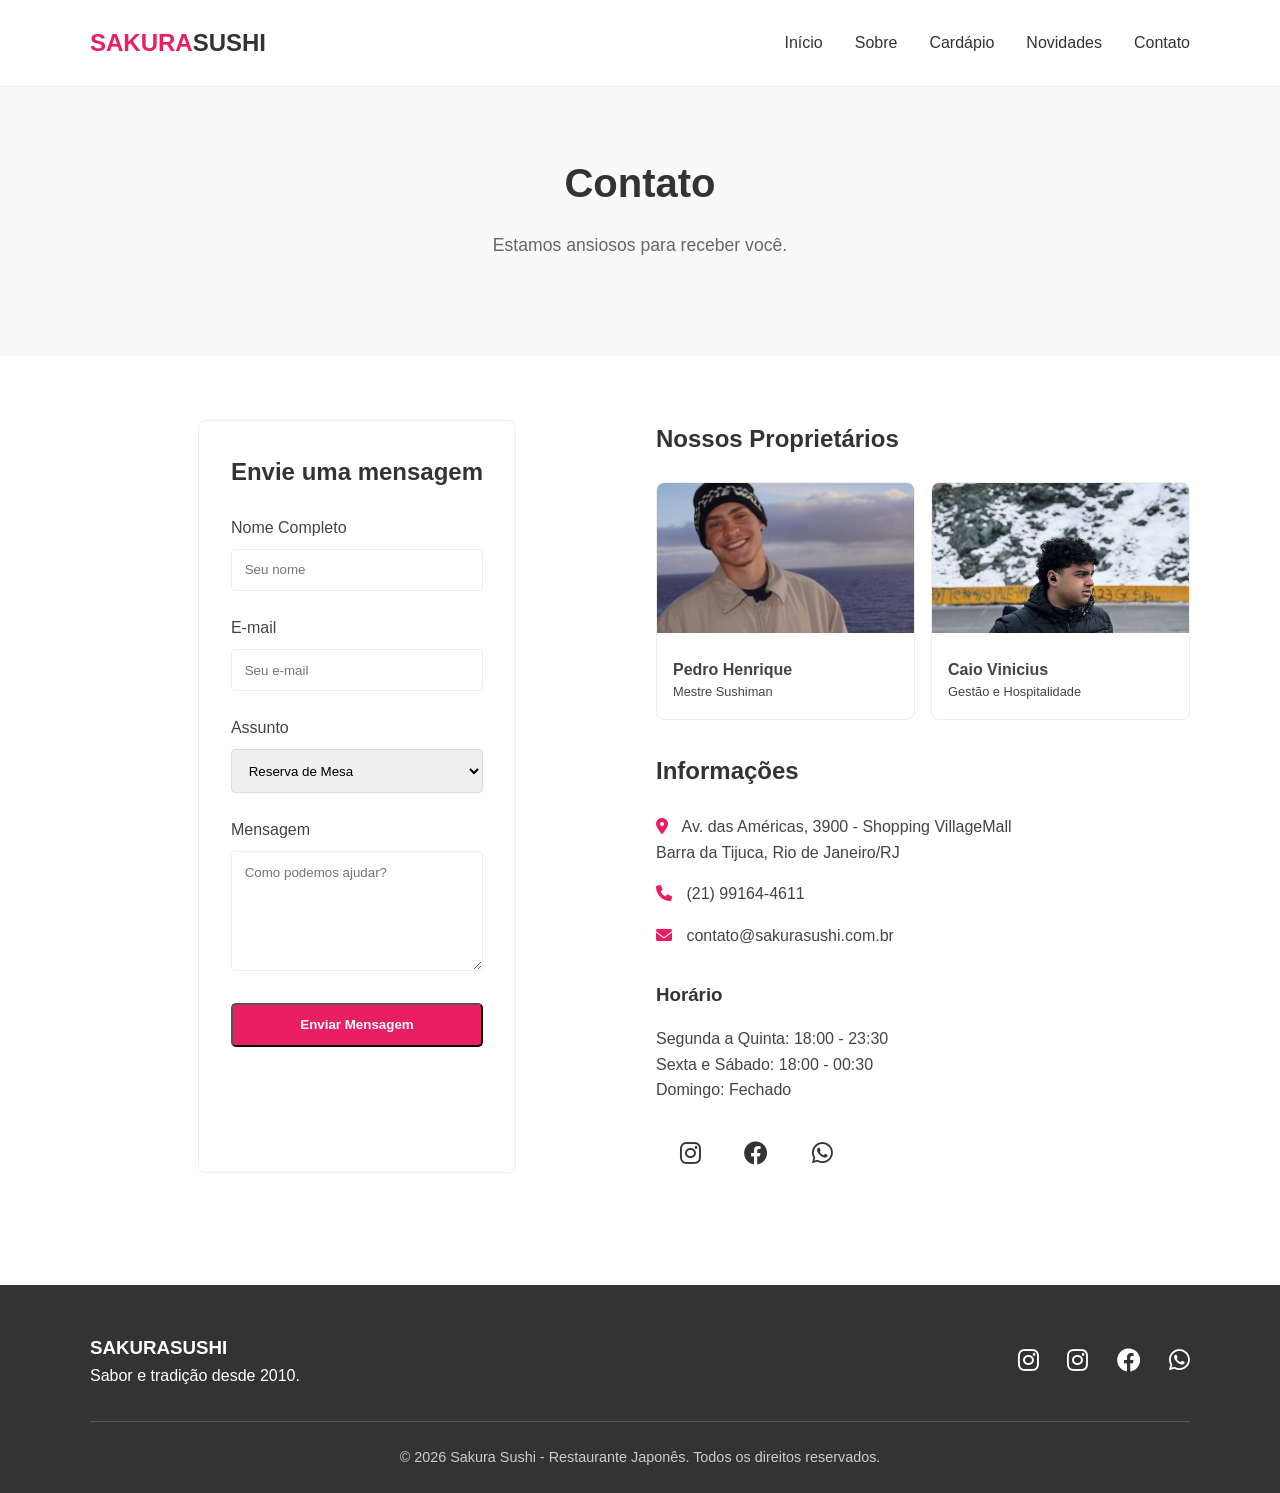
==== contato.html @ fd1f49a7 "Initial commit - Site Sakura Sushi" ====
<!DOCTYPE html>
<html lang="pt-br">
<head>
    <meta charset="UTF-8">
    <meta name="viewport" content="width=device-width, initial-scale=1.0">
    <title>Sakura Sushi - Contato</title>
    <link rel="preconnect" href="https://fonts.googleapis.com">
    <link rel="preconnect" href="https://fonts.gstatic.com" crossorigin>
    <link href="https://fonts.googleapis.com/css2?family=Poppins:wght@400;600;700&family=Inter:wght@400;500&display=swap" rel="stylesheet">
    <link rel="stylesheet" href="https://cdnjs.cloudflare.com/ajax/libs/font-awesome/6.0.0/css/all.min.css">
    <link rel="stylesheet" href="css/style.css">
</head>
<body>

    <header>
        <div class="container">
            <nav>
                <div class="logo">
                    <h1>SAKURA<span>SUSHI</span></h1>
                </div>
                <div class="menu-toggle">
                    <i class="fas fa-bars"></i>
                </div>
                <ul class="nav-links">
                    <li><a href="index.html">Início</a></li>
                    <li><a href="sobre.html">Sobre</a></li>
                    <li><a href="produtos.html">Cardápio</a></li>
                    <li><a href="novidades.html">Novidades</a></li>
                    <li><a href="contato.html">Contato</a></li>
                </ul>
            </nav>
        </div>
    </header>

    <main>
        <section class="hero">
            <div class="container">
                <h2>Contato</h2>
                <p>Estamos ansiosos para receber você.</p>
            </div>
        </section>

        <section class="container">
            <div class="grid">
                <div class="contact-form-container">
                    <h2 style="margin-bottom: 1.5rem; color: var(--secondary);">Envie uma mensagem</h2>
                    <form id="contact-form">
                        <div class="form-group">
                            <label for="nome">Nome Completo</label>
                            <input type="text" id="nome" placeholder="Seu nome" required>
                        </div>
                        <div class="form-group">
                            <label for="email">E-mail</label>
                            <input type="email" id="email" placeholder="Seu e-mail" required>
                        </div>
                        <div class="form-group">
                            <label for="assunto">Assunto</label>
                            <select id="assunto" style="width: 100%; padding: 0.8rem; border: 1px solid #ddd; border-radius: 4px;">
                                <option value="reserva">Reserva de Mesa</option>
                                <option value="feedback">Feedback</option>
                                <option value="duvida">Dúvida</option>
                                <option value="outro">Outro</option>
                            </select>
                        </div>
                        <div class="form-group">
                            <label for="mensagem">Mensagem</label>
                            <textarea id="mensagem" placeholder="Como podemos ajudar?" required></textarea>
                        </div>
                        <button type="submit" class="btn" style="width: 100%; cursor: pointer;">Enviar Mensagem</button>
                    </form>
                </div>

                <div class="contact-info">
                    <h2 style="margin-bottom: 1.5rem; color: var(--secondary);">Nossos Proprietários</h2>
                    <div class="grid" style="grid-template-columns: 1fr 1fr; gap: 1rem; margin-bottom: 2rem;">
                        <div class="card">
                            <img src="img/ft1.png.jpg" alt="Pedro Henrique" style="height: 150px;">
                            <div class="card-body" style="padding: 1rem;">
                                <h4 style="font-size: 1rem;">Pedro Henrique</h4>
                                <p style="font-size: 0.8rem; margin-bottom: 0;">Mestre Sushiman</p>
                            </div>
                        </div>
                        <div class="card">
                            <img src="img/ft2.png.jpg" alt="Caio Vinicius" style="height: 150px;">
                            <div class="card-body" style="padding: 1rem;">
                                <h4 style="font-size: 1rem;">Caio Vinicius</h4>
                                <p style="font-size: 0.8rem; margin-bottom: 0;">Gestão e Hospitalidade</p>
                            </div>
                        </div>
                    </div>

                    <h2 style="margin-bottom: 1.5rem; color: var(--secondary);">Informações</h2>
                    <div style="margin-bottom: 2rem;">
                        <p style="margin-bottom: 1rem;"><i class="fas fa-map-marker-alt" style="color: var(--primary); margin-right: 10px;"></i> Av. das Américas, 3900 - Shopping VillageMall<br>Barra da Tijuca, Rio de Janeiro/RJ</p>
                        <p style="margin-bottom: 1rem;"><i class="fas fa-phone" style="color: var(--primary); margin-right: 10px;"></i> (21) 99164-4611</p>
                        <p style="margin-bottom: 1rem;"><i class="fas fa-envelope" style="color: var(--primary); margin-right: 10px;"></i> contato@sakurasushi.com.br</p>
                    </div>

                    <h3 style="margin-bottom: 1rem; color: var(--secondary);">Horário</h3>
                    <p>Segunda a Quinta: 18:00 - 23:30</p>
                    <p>Sexta e Sábado: 18:00 - 00:30</p>
                    <p>Domingo: Fechado</p>

                    <div class="social-links" style="margin-top: 2rem; text-align: left;">
                        <a href="https://www.instagram.com/ph.henriques_/" target="_blank" style="margin-right: 15px; font-size: 1.5rem; color: var(--secondary);"><i class="fab fa-instagram"></i></a>
                        <a href="#" style="margin-right: 15px; font-size: 1.5rem; color: var(--secondary);"><i class="fab fa-facebook"></i></a>
                        <a href="#" style="font-size: 1.5rem; color: var(--secondary);"><i class="fab fa-whatsapp"></i></a>
                    </div>
                </div>
            </div>
        </section>
    </main>

    <footer>
        <div class="container">
            <div class="footer-grid">
                <div class="footer-info">
                    <h3>SAKURA<span>SUSHI</span></h3>
                    <p>Sabor e tradição desde 2010.</p>
                </div>
                <div class="social-links">
                    <a href="https://www.instagram.com/ph.henriques_/" target="_blank"><i class="fab fa-instagram"></i></a>
                    <a href="https://www.instagram.com/caio.dicarlan/" target="_blank"><i class="fab fa-instagram"></i></a>
                    <a href="#"><i class="fab fa-facebook"></i></a>
                    <a href="#"><i class="fab fa-whatsapp"></i></a>
                </div>
            </div>
            <hr>
            <p class="copy">&copy; 2026 Sakura Sushi - Restaurante Japonês. Todos os direitos reservados.</p>
        </div>
    </footer>

    <script src="js/script.js"></script>
</body>
</html>
---- css/style.css ----
:root {
    --primary: #e91e63; /* Rosa Sakura */
    --secondary: #333333; /* Cinza Escuro */
    --accent: #f9f9f9; /* Fundo suave */
    --text: #444444;
    --white: #ffffff;
    --border: #eeeeee;
}

/* Reset Básico */
* {
    margin: 0;
    padding: 0;
    box-sizing: border-box;
}

body {
    font-family: 'Segoe UI', Tahoma, Geneva, Verdana, sans-serif;
    line-height: 1.6;
    color: var(--text);
    background-color: var(--white);
}

/* Container */
.container {
    width: 90%;
    max-width: 1100px;
    margin: 0 auto;
}

/* Header & Menu */
header {
    background-color: var(--white);
    padding: 1.5rem 0;
    border-bottom: 1px solid var(--border);
    position: sticky;
    top: 0;
    z-index: 100;
}

nav {
    display: flex;
    justify-content: space-between;
    align-items: center;
}

.logo h1 {
    font-size: 1.5rem;
    color: var(--primary);
}

.logo span {
    color: var(--secondary);
}

.nav-links {
    display: flex;
    list-style: none;
    gap: 2rem;
}

.nav-links a {
    text-decoration: none;
    color: var(--secondary);
    font-weight: 500;
    transition: 0.3s;
}

.nav-links a:hover {
    color: var(--primary);
}

.menu-toggle {
    display: none;
    font-size: 1.5rem;
    cursor: pointer;
}

/* Hero Section */
.hero {
    background-color: var(--accent);
    padding: 4rem 0;
    text-align: center;
}

.hero h2 {
    font-size: 2.5rem;
    margin-bottom: 1rem;
    color: var(--secondary);
}

.hero p {
    font-size: 1.1rem;
    margin-bottom: 2rem;
    color: #666;
}

.btn {
    display: inline-block;
    padding: 0.8rem 2rem;
    background-color: var(--primary);
    color: var(--white);
    text-decoration: none;
    border-radius: 5px;
    font-weight: bold;
    transition: 0.3s;
}

.btn:hover {
    background-color: #d81b60;
}

/* Seções */
section {
    padding: 4rem 0;
}

.section-title {
    text-align: center;
    font-size: 2rem;
    margin-bottom: 3rem;
    color: var(--secondary);
}

/* Grid e Cards */
.grid {
    display: grid;
    grid-template-columns: repeat(auto-fit, minmax(300px, 1fr));
    gap: 2rem;
}

.card {
    background: var(--white);
    border: 1px solid var(--border);
    border-radius: 8px;
    overflow: hidden;
    transition: 0.3s;
}

.card:hover {
    border-color: var(--primary);
    transform: translateY(-5px);
}

.card img {
    width: 100%;
    height: 200px;
    object-fit: cover;
}

.card-body {
    padding: 1.5rem;
}

.card-body h3 {
    margin-bottom: 0.5rem;
}

.price {
    display: block;
    margin-top: 1rem;
    font-weight: bold;
    color: var(--primary);
    font-size: 1.2rem;
}

/* Busca no Cardápio */
.search-container {
    text-align: center;
    margin-bottom: 3rem;
}

#search-input {
    width: 100%;
    max-width: 500px;
    padding: 0.8rem 1.5rem;
    border: 1px solid var(--border);
    border-radius: 25px;
    font-size: 1rem;
    outline: none;
}

#search-input:focus {
    border-color: var(--primary);
}

/* Formulário */
.contact-form-container {
    max-width: 600px;
    margin: 0 auto;
    padding: 2rem;
    border: 1px solid var(--border);
    border-radius: 8px;
}

.form-group {
    margin-bottom: 1.5rem;
}

.form-group label {
    display: block;
    margin-bottom: 0.5rem;
    font-weight: 500;
}

.form-group input, 
.form-group select,
.form-group textarea {
    width: 100%;
    padding: 0.8rem;
    border: 1px solid var(--border);
    border-radius: 4px;
    font-family: inherit;
}

.form-group textarea {
    height: 120px;
}

/* Footer */
footer {
    background-color: var(--secondary);
    color: var(--white);
    padding: 3rem 0 1.5rem;
    margin-top: 3rem;
}

.footer-grid {
    display: flex;
    justify-content: space-between;
    align-items: center;
    flex-wrap: wrap;
    gap: 1.5rem;
    margin-bottom: 2rem;
}

.social-links a {
    color: var(--white);
    font-size: 1.5rem;
    margin-left: 1.5rem;
    text-decoration: none;
}

hr {
    border: 0;
    border-top: 1px solid #555;
    margin-bottom: 1.5rem;
}

.copy {
    text-align: center;
    font-size: 0.9rem;
    color: #ccc;
}

/* Responsividade */
@media (max-width: 768px) {
    .menu-toggle {
        display: block;
    }

    .nav-links {
        display: none;
        flex-direction: column;
        width: 100%;
        position: absolute;
        top: 100%;
        left: 0;
        background-color: var(--white);
        padding: 1rem 0;
        border-bottom: 1px solid var(--border);
        gap: 1rem;
        text-align: center;
    }

    .nav-links.active {
        display: flex;
    }
}
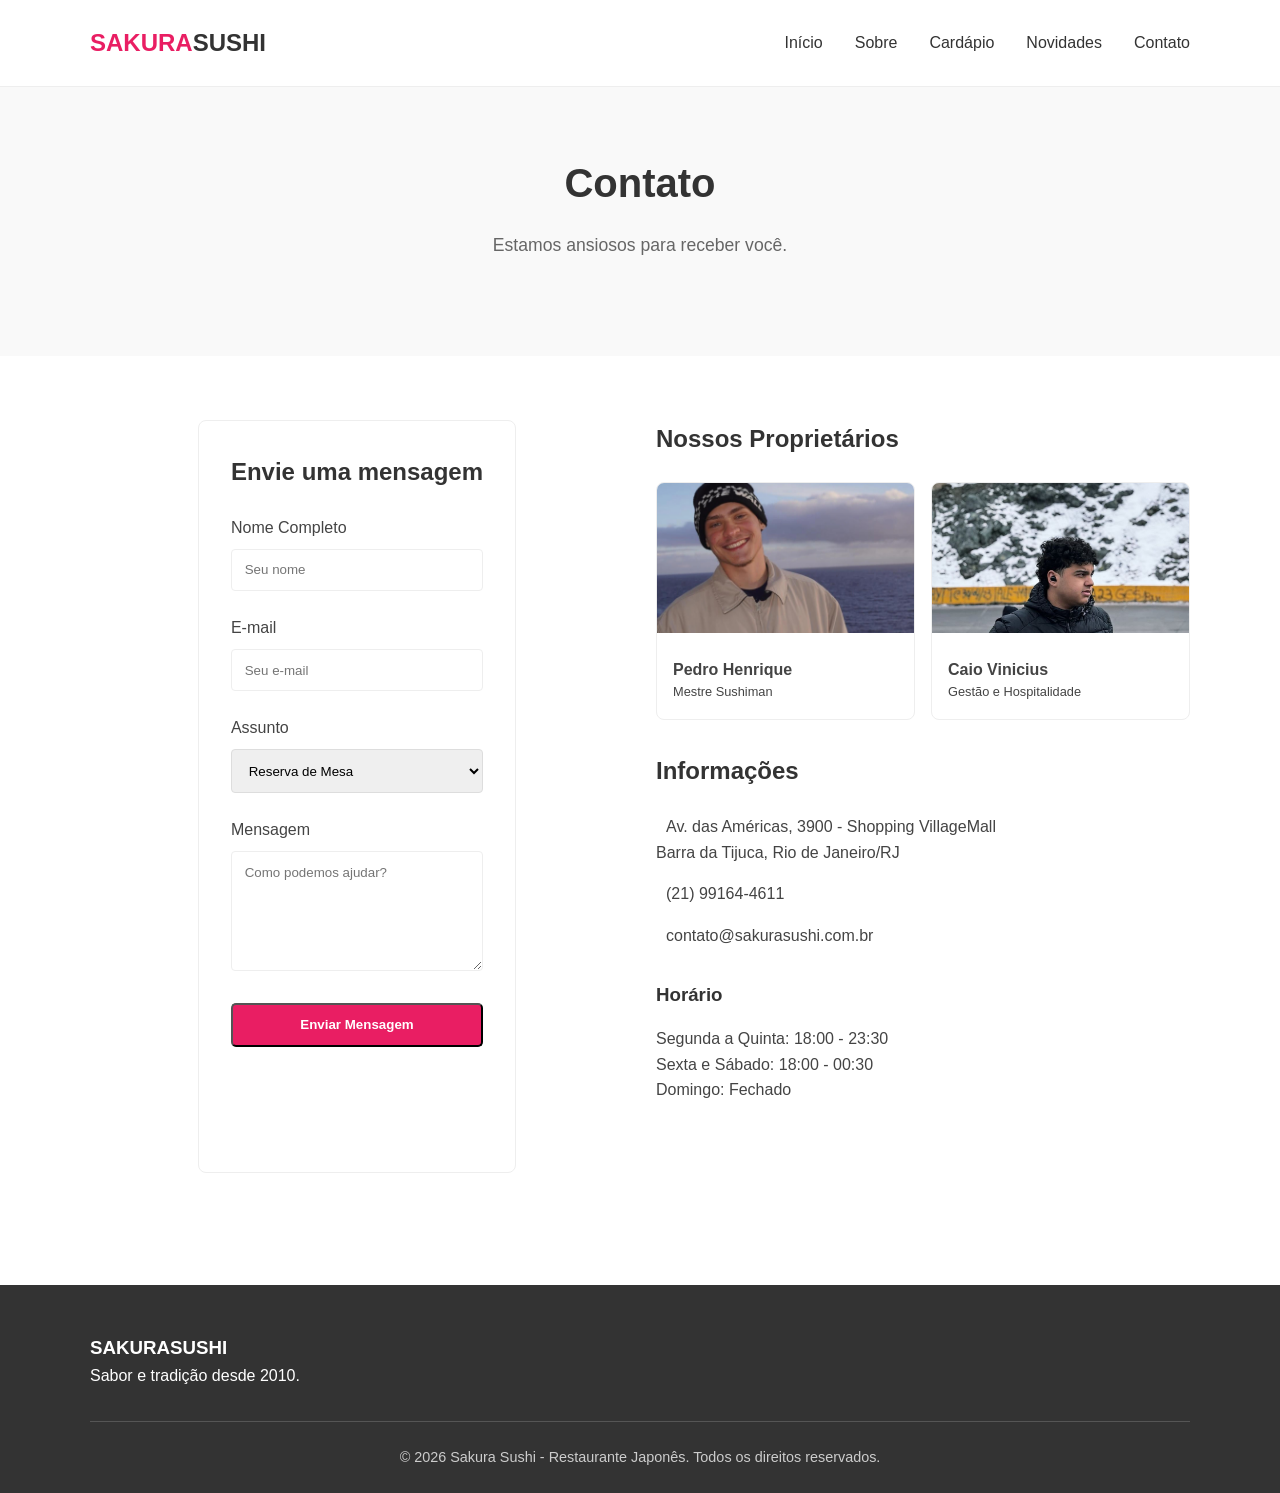
==== commit c1810bc4: "Remove Font Awesome stylesheet link Removed Font Awesome stylesheet link from contato.html" ====
--- a/contato.html
+++ b/contato.html
@@ -7,7 +7,7 @@
     <link rel="preconnect" href="https://fonts.googleapis.com">
     <link rel="preconnect" href="https://fonts.gstatic.com" crossorigin>
     <link href="https://fonts.googleapis.com/css2?family=Poppins:wght@400;600;700&family=Inter:wght@400;500&display=swap" rel="stylesheet">
-    <link rel="stylesheet" href="https://cdnjs.cloudflare.com/ajax/libs/font-awesome/6.0.0/css/all.min.css">
+   
     <link rel="stylesheet" href="css/style.css">
 </head>
 <body>
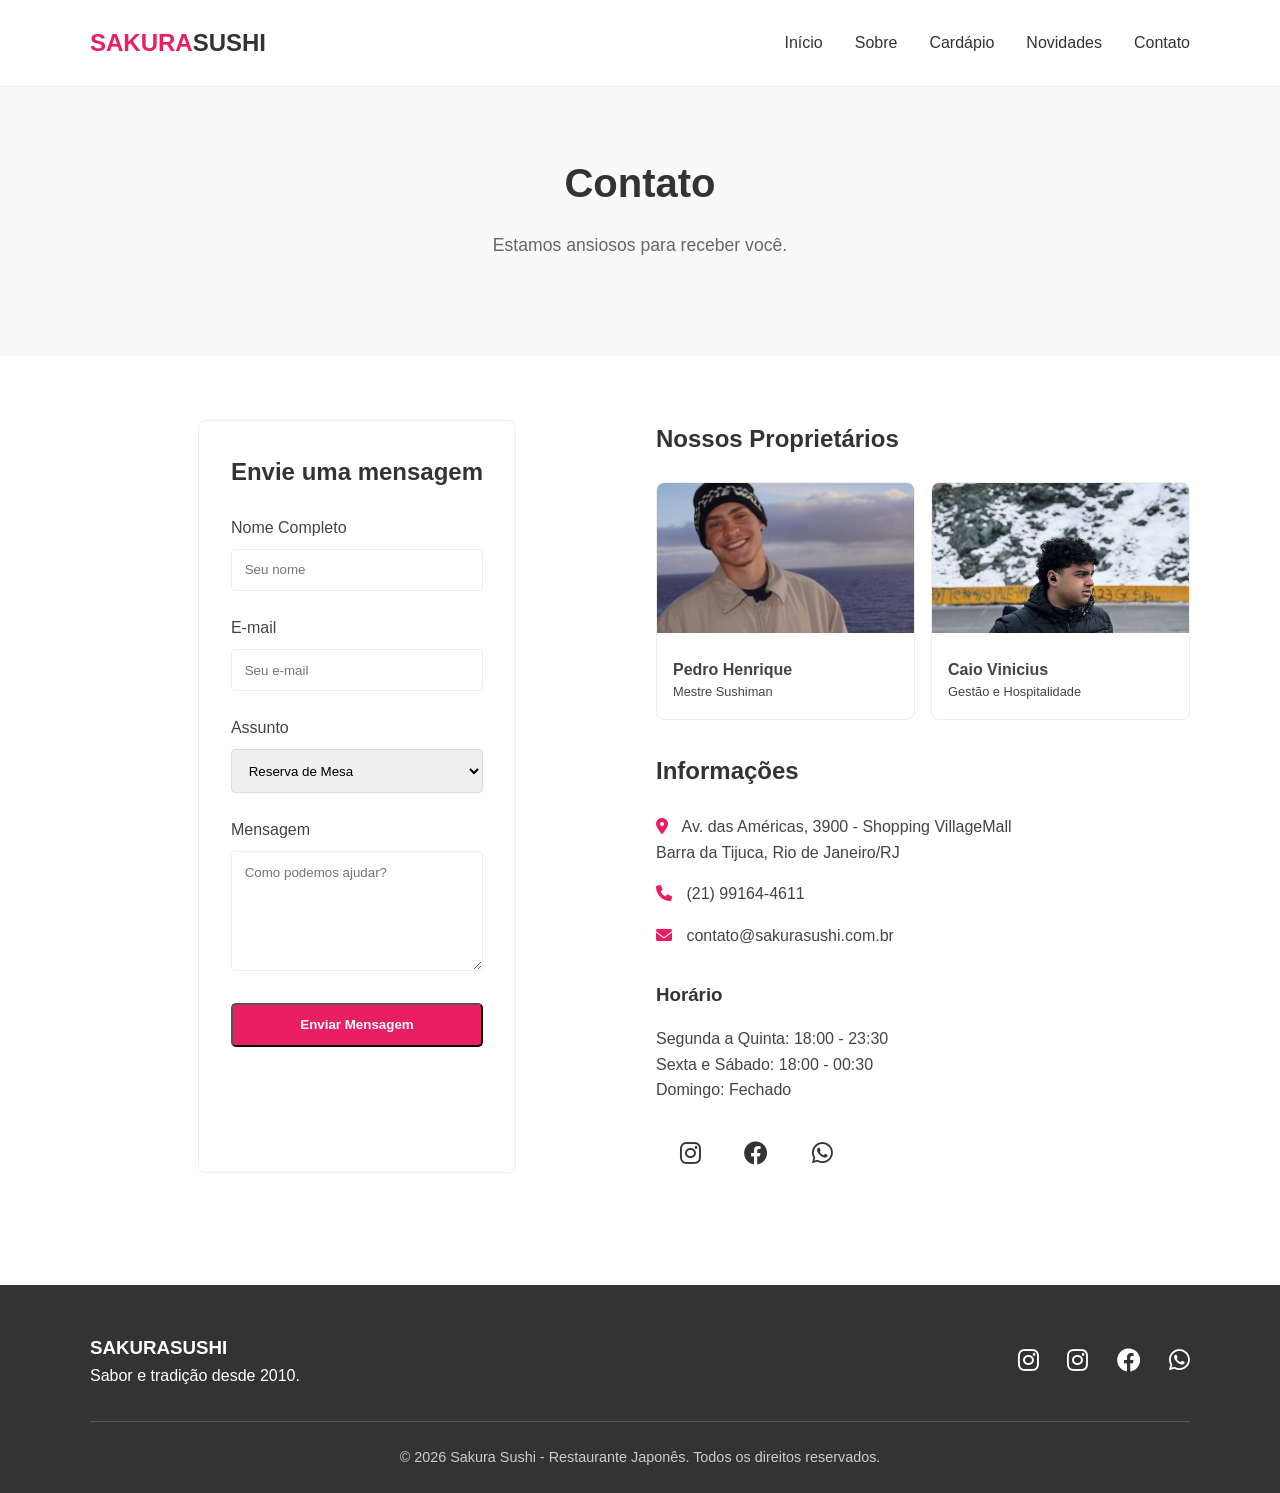
==== commit dce196e8: "Update contato.html" ====
--- a/contato.html
+++ b/contato.html
@@ -7,7 +7,7 @@
     <link rel="preconnect" href="https://fonts.googleapis.com">
     <link rel="preconnect" href="https://fonts.gstatic.com" crossorigin>
     <link href="https://fonts.googleapis.com/css2?family=Poppins:wght@400;600;700&family=Inter:wght@400;500&display=swap" rel="stylesheet">
-   
+   <link rel="stylesheet" href="https://cdnjs.cloudflare.com/ajax/libs/font-awesome/6.0.0/css/all.min.css">
     <link rel="stylesheet" href="css/style.css">
 </head>
 <body>
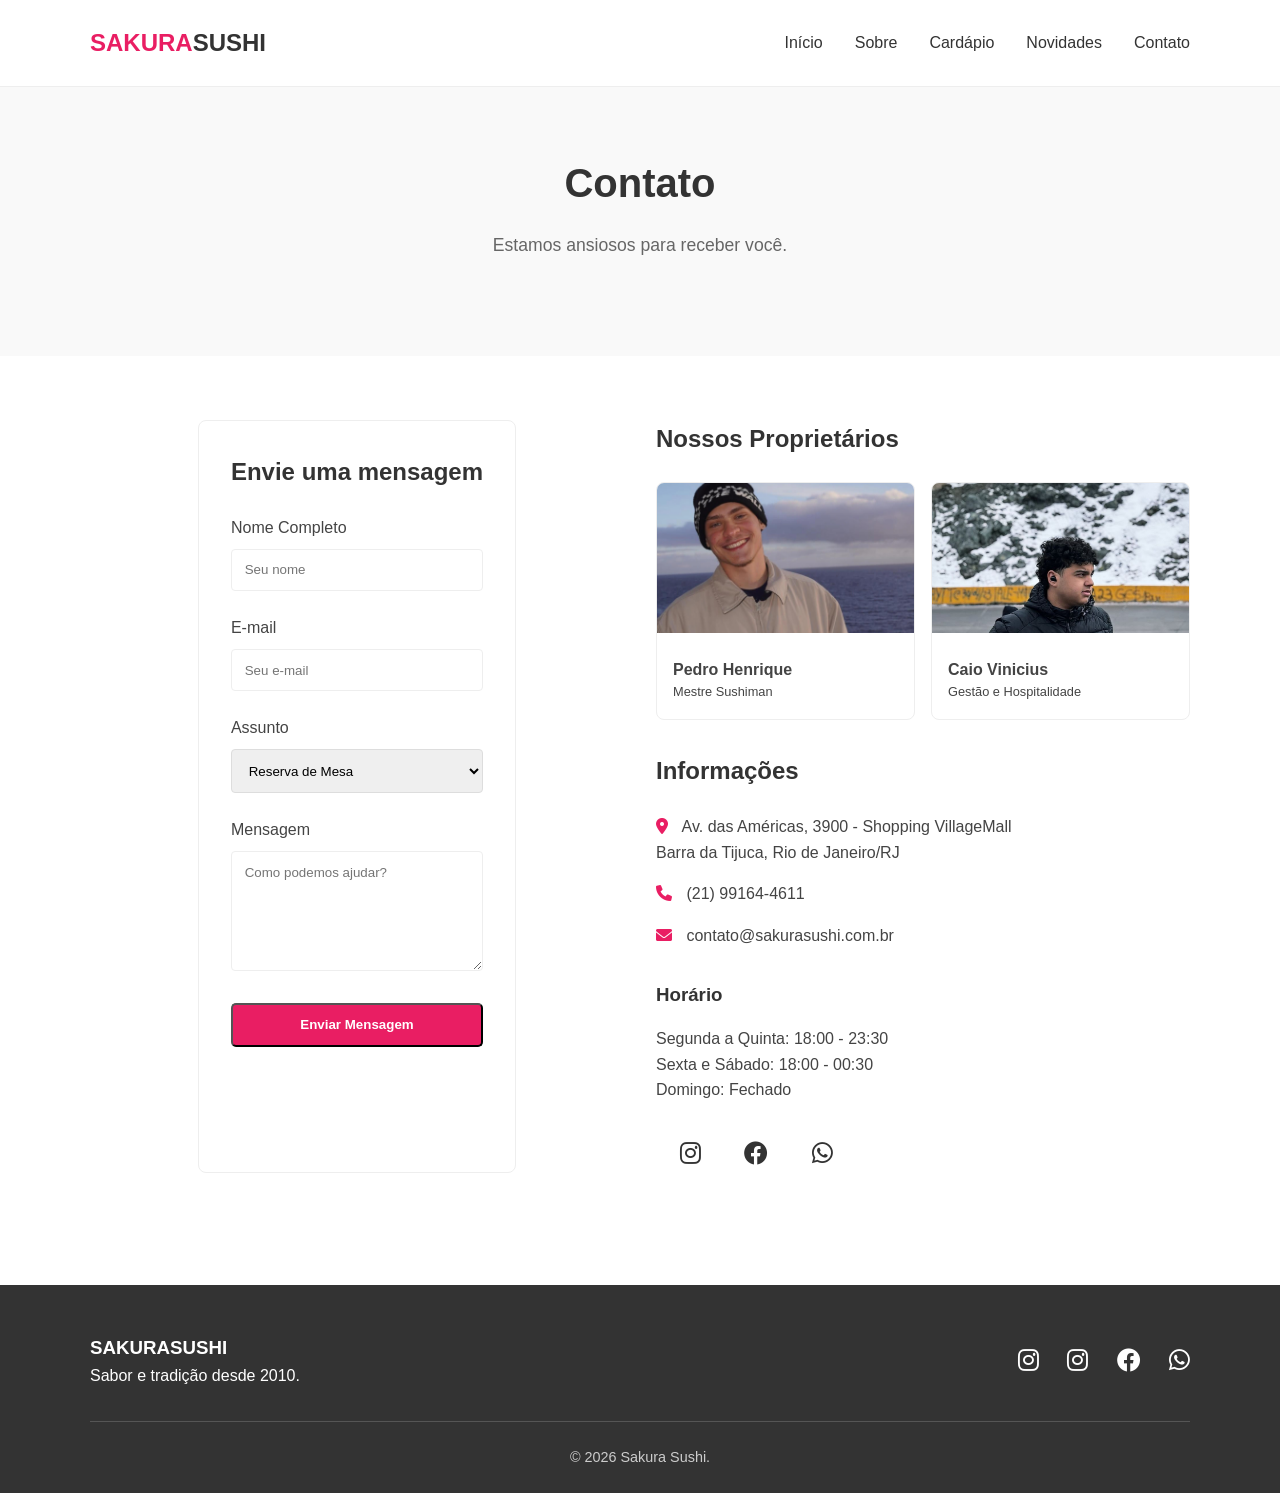
==== commit 95b30e70: "Update copyright notice in contato.html" ====
--- a/contato.html
+++ b/contato.html
@@ -126,7 +126,7 @@
                 </div>
             </div>
             <hr>
-            <p class="copy">&copy; 2026 Sakura Sushi - Restaurante Japonês. Todos os direitos reservados.</p>
+            <p class="copy">&copy; 2026 Sakura Sushi.</p>
         </div>
     </footer>
 
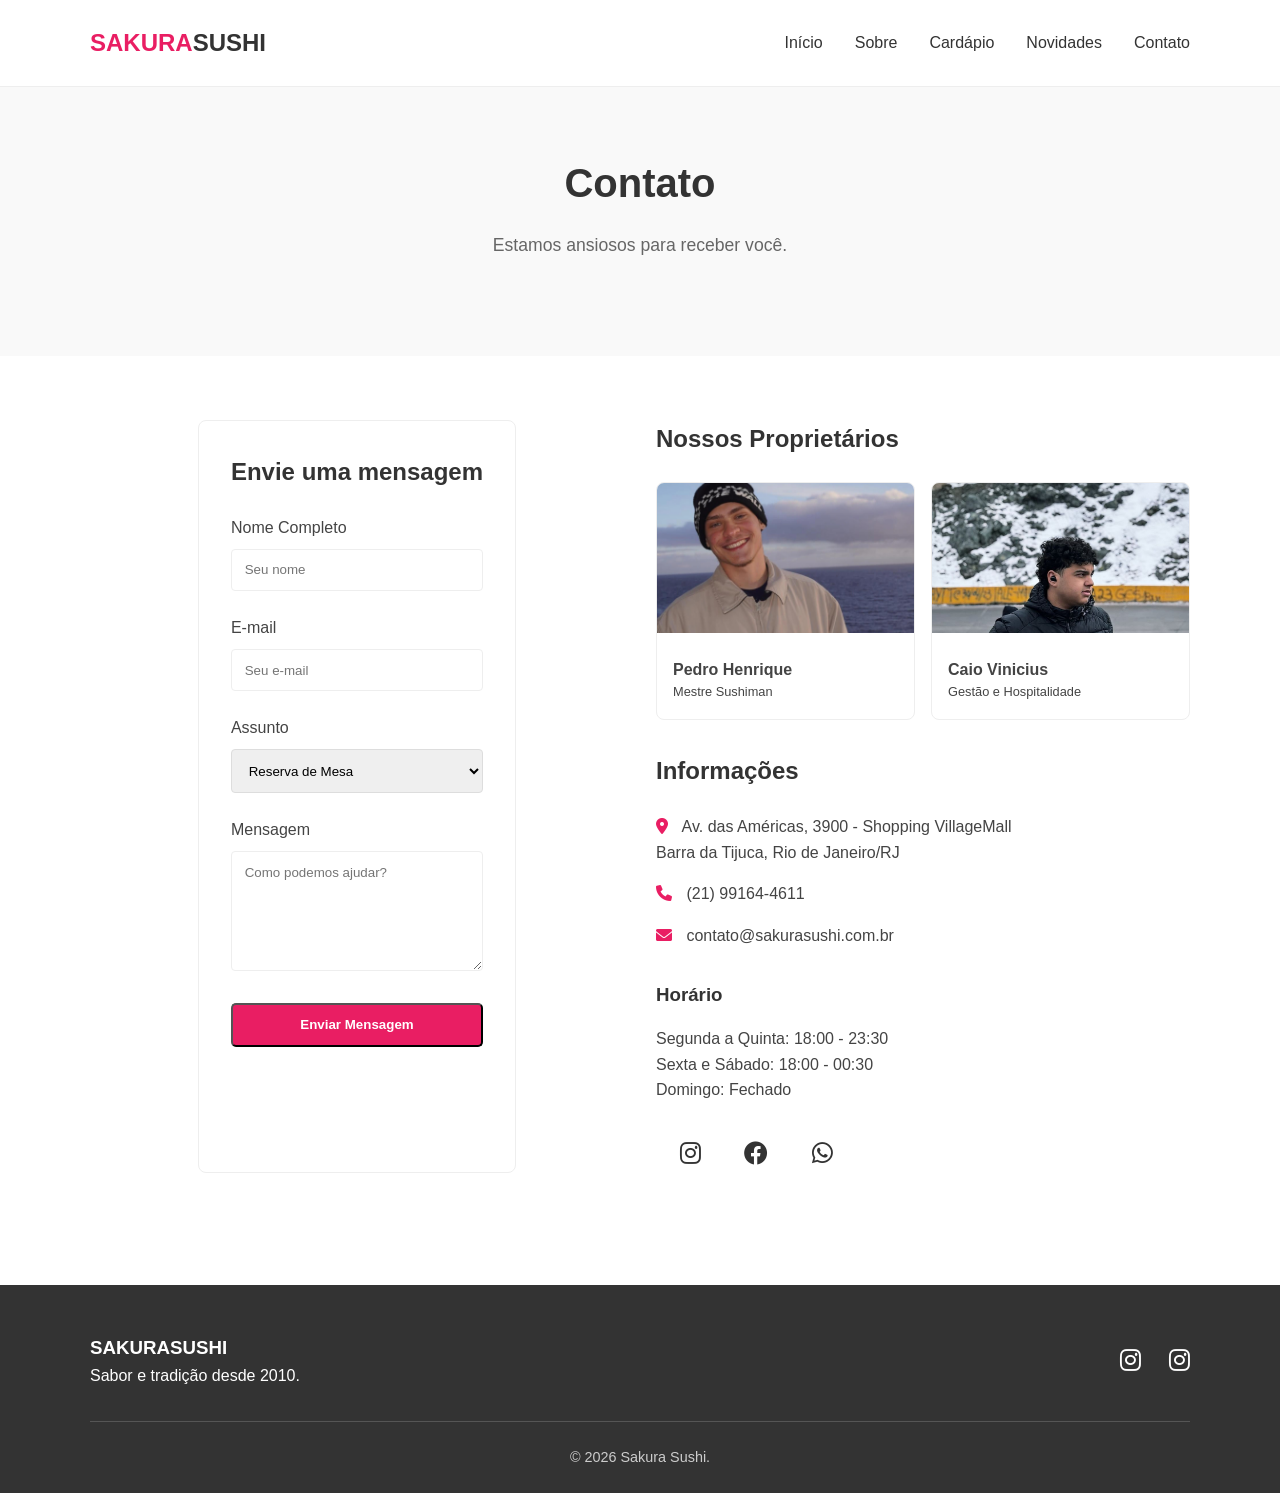
==== commit 467b4ea3: "Remove Facebook and WhatsApp links from contato.html Removed unused social media links for Facebook " ====
--- a/contato.html
+++ b/contato.html
@@ -121,8 +121,7 @@
                 <div class="social-links">
                     <a href="https://www.instagram.com/ph.henriques_/" target="_blank"><i class="fab fa-instagram"></i></a>
                     <a href="https://www.instagram.com/caio.dicarlan/" target="_blank"><i class="fab fa-instagram"></i></a>
-                    <a href="#"><i class="fab fa-facebook"></i></a>
-                    <a href="#"><i class="fab fa-whatsapp"></i></a>
+                   
                 </div>
             </div>
             <hr>
